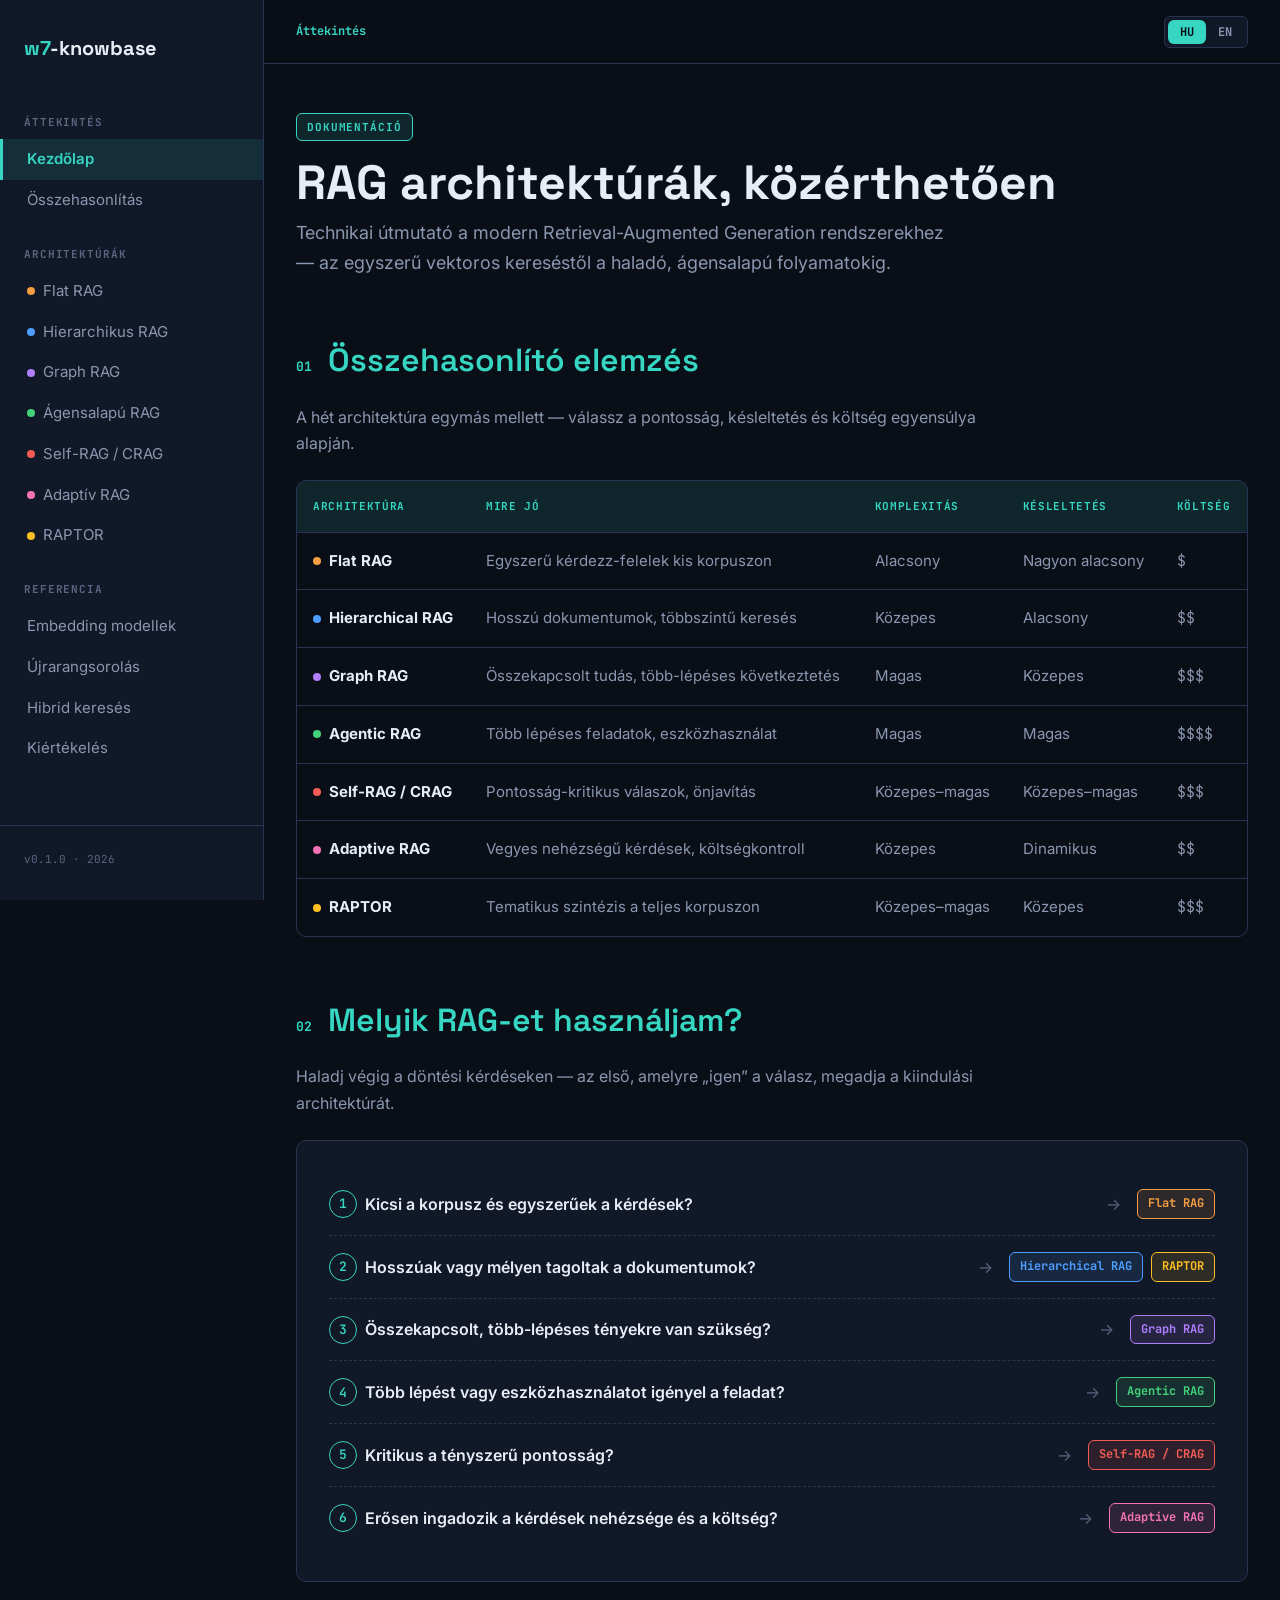
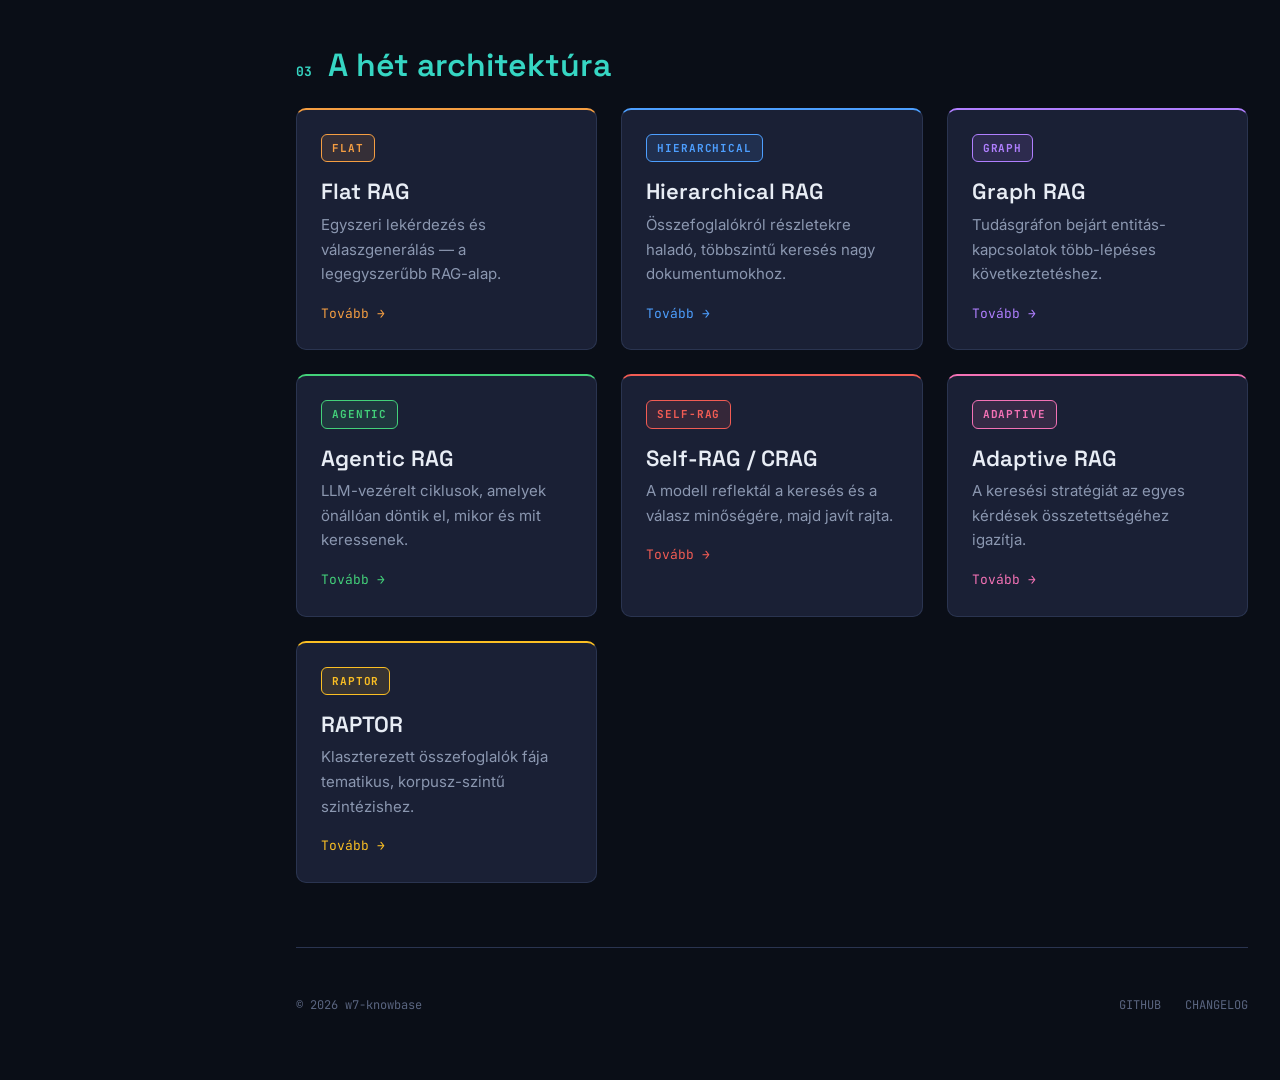
==== index.html @ 4c22d4fa "feat(site): build landing + architecture pages from Stitch designs (#2)" ====
<!DOCTYPE html>
<html lang="hu">
<head>
<meta charset="utf-8">
<meta name="viewport" content="width=device-width, initial-scale=1.0">
<title>w7-knowbase — RAG architektúrák / RAG architectures</title>
<meta name="description" content="Bilingual (HU/EN) static documentation site on Retrieval-Augmented Generation architectures.">
<link rel="preconnect" href="https://fonts.googleapis.com">
<link rel="preconnect" href="https://fonts.gstatic.com" crossorigin>
<link href="https://fonts.googleapis.com/css2?family=Inter:wght@300..700&family=Space+Grotesk:wght@400..700&family=JetBrains+Mono:wght@400;700&display=swap" rel="stylesheet">
<link rel="stylesheet" href="assets/css/knowbase.css">
</head>
<body class="accent-cyan" data-page="home">
<script>try{if(localStorage.getItem('knowbase-lang')==='en')document.body.classList.add('lang-en');}catch(e){}</script>

<div class="layout">
  <aside class="sidebar" id="sidebar" data-base=""></aside>
  <div class="sidebar-backdrop" id="navBackdrop"></div>

  <div class="main">
    <!-- Mobile header -->
    <div class="mobile-header">
      <a class="mobile-header__brand" href="index.html"><span>w7</span>-knowbase</a>
      <div style="display:flex;gap:8px;align-items:center;">
        <div class="lang-toggle" role="group" aria-label="Language">
          <button class="lang-toggle__btn" type="button" data-lang-btn="hu" aria-pressed="true">HU</button>
          <button class="lang-toggle__btn" type="button" data-lang-btn="en" aria-pressed="false">EN</button>
        </div>
        <button class="menu-btn" id="menuBtn" type="button" aria-label="Open navigation"></button>
      </div>
    </div>

    <!-- Top bar -->
    <header class="topbar">
      <nav class="breadcrumb" aria-label="Breadcrumb">
        <span class="breadcrumb__current">
          <span lang="hu">Áttekintés</span><span lang="en">Overview</span>
        </span>
      </nav>
      <div class="lang-toggle" role="group" aria-label="Language">
        <button class="lang-toggle__btn" type="button" data-lang-btn="hu" aria-pressed="true">HU</button>
        <button class="lang-toggle__btn" type="button" data-lang-btn="en" aria-pressed="false">EN</button>
      </div>
    </header>

    <main class="content">
      <!-- Hero -->
      <div class="page-header">
        <span class="tag">
          <span lang="hu">Dokumentáció</span><span lang="en">Documentation</span>
        </span>
        <h1 class="page-header__title">
          <span lang="hu">RAG architektúrák, közérthetően</span>
          <span lang="en">RAG architectures, decoded</span>
        </h1>
        <p class="page-header__subtitle">
          <span lang="hu">Technikai útmutató a modern Retrieval-Augmented Generation rendszerekhez — az egyszerű vektoros kereséstől a haladó, ágensalapú folyamatokig.</span>
          <span lang="en">A technical guide to modern Retrieval-Augmented Generation systems — from simple vector lookups to advanced agentic workflows.</span>
        </p>
      </div>

      <!-- Comparison table -->
      <section class="section" id="compare">
        <div class="section__head">
          <span class="section__num">01</span>
          <h2 class="section__title">
            <span lang="hu">Összehasonlító elemzés</span>
            <span lang="en">Comparative analysis</span>
          </h2>
        </div>
        <p class="section__desc">
          <span lang="hu">A hét architektúra egymás mellett — válassz a pontosság, késleltetés és költség egyensúlya alapján.</span>
          <span lang="en">The seven architectures side by side — choose by the balance of accuracy, latency and cost.</span>
        </p>
        <div class="compare-table-wrap" style="margin-top:24px;">
          <table class="compare-table">
            <thead>
              <tr>
                <th><span lang="hu">Architektúra</span><span lang="en">Architecture</span></th>
                <th><span lang="hu">Mire jó</span><span lang="en">Best for</span></th>
                <th><span lang="hu">Komplexitás</span><span lang="en">Complexity</span></th>
                <th><span lang="hu">Késleltetés</span><span lang="en">Latency</span></th>
                <th><span lang="hu">Költség</span><span lang="en">Cost</span></th>
              </tr>
            </thead>
            <tbody>
              <tr>
                <td><a class="arch-name" href="architectures/flat-rag.html"><span class="nav-dot nav-dot--flat"></span>Flat RAG</a></td>
                <td><span lang="hu">Egyszerű kérdezz-felelek kis korpuszon</span><span lang="en">Simple Q&amp;A over a small corpus</span></td>
                <td><span lang="hu">Alacsony</span><span lang="en">Low</span></td>
                <td><span lang="hu">Nagyon alacsony</span><span lang="en">Very low</span></td>
                <td class="mono">$</td>
              </tr>
              <tr>
                <td><a class="arch-name" href="architectures/hierarchical-rag.html"><span class="nav-dot nav-dot--hier"></span>Hierarchical RAG</a></td>
                <td><span lang="hu">Hosszú dokumentumok, többszintű keresés</span><span lang="en">Large documents, multi-level retrieval</span></td>
                <td><span lang="hu">Közepes</span><span lang="en">Medium</span></td>
                <td><span lang="hu">Alacsony</span><span lang="en">Low</span></td>
                <td class="mono">$$</td>
              </tr>
              <tr>
                <td><a class="arch-name" href="architectures/graph-rag.html"><span class="nav-dot nav-dot--graph"></span>Graph RAG</a></td>
                <td><span lang="hu">Összekapcsolt tudás, több-lépéses következtetés</span><span lang="en">Connected knowledge, multi-hop reasoning</span></td>
                <td><span lang="hu">Magas</span><span lang="en">High</span></td>
                <td><span lang="hu">Közepes</span><span lang="en">Medium</span></td>
                <td class="mono">$$$</td>
              </tr>
              <tr>
                <td><a class="arch-name" href="architectures/agentic-rag.html"><span class="nav-dot nav-dot--agent"></span>Agentic RAG</a></td>
                <td><span lang="hu">Több lépéses feladatok, eszközhasználat</span><span lang="en">Multi-step tasks, tool use</span></td>
                <td><span lang="hu">Magas</span><span lang="en">High</span></td>
                <td><span lang="hu">Magas</span><span lang="en">High</span></td>
                <td class="mono">$$$$</td>
              </tr>
              <tr>
                <td><a class="arch-name" href="architectures/self-rag-crag.html"><span class="nav-dot nav-dot--self"></span>Self-RAG / CRAG</a></td>
                <td><span lang="hu">Pontosság-kritikus válaszok, önjavítás</span><span lang="en">Accuracy-critical answers, self-correction</span></td>
                <td><span lang="hu">Közepes–magas</span><span lang="en">Medium–high</span></td>
                <td><span lang="hu">Közepes–magas</span><span lang="en">Medium–high</span></td>
                <td class="mono">$$$</td>
              </tr>
              <tr>
                <td><a class="arch-name" href="architectures/adaptive-rag.html"><span class="nav-dot nav-dot--adapt"></span>Adaptive RAG</a></td>
                <td><span lang="hu">Vegyes nehézségű kérdések, költségkontroll</span><span lang="en">Mixed query difficulty, cost control</span></td>
                <td><span lang="hu">Közepes</span><span lang="en">Medium</span></td>
                <td><span lang="hu">Dinamikus</span><span lang="en">Dynamic</span></td>
                <td class="mono">$$</td>
              </tr>
              <tr>
                <td><a class="arch-name" href="architectures/raptor.html"><span class="nav-dot nav-dot--raptor"></span>RAPTOR</a></td>
                <td><span lang="hu">Tematikus szintézis a teljes korpuszon</span><span lang="en">Thematic synthesis across a corpus</span></td>
                <td><span lang="hu">Közepes–magas</span><span lang="en">Medium–high</span></td>
                <td><span lang="hu">Közepes</span><span lang="en">Medium</span></td>
                <td class="mono">$$$</td>
              </tr>
            </tbody>
          </table>
        </div>
      </section>

      <!-- Decision flow -->
      <section class="section">
        <div class="section__head">
          <span class="section__num">02</span>
          <h2 class="section__title">
            <span lang="hu">Melyik RAG-et használjam?</span>
            <span lang="en">Which RAG should I use?</span>
          </h2>
        </div>
        <p class="section__desc">
          <span lang="hu">Haladj végig a döntési kérdéseken — az első, amelyre „igen” a válasz, megadja a kiindulási architektúrát.</span>
          <span lang="en">Walk the decision questions — the first one you answer “yes” to points to your starting architecture.</span>
        </p>
        <div class="decision-flow" style="margin-top:24px;">
          <div class="decision-step">
            <span class="decision-q">
              <span class="decision-q__icon">1</span>
              <span><span lang="hu">Kicsi a korpusz és egyszerűek a kérdések?</span><span lang="en">Is the corpus small and the questions simple?</span></span>
            </span>
            <span class="decision-arrow" aria-hidden="true">→</span>
            <span class="decision-out">
              <a class="arch-chip arch-chip--flat" href="architectures/flat-rag.html">Flat RAG</a>
            </span>
          </div>
          <div class="decision-step">
            <span class="decision-q">
              <span class="decision-q__icon">2</span>
              <span><span lang="hu">Hosszúak vagy mélyen tagoltak a dokumentumok?</span><span lang="en">Are the documents long or deeply nested?</span></span>
            </span>
            <span class="decision-arrow" aria-hidden="true">→</span>
            <span class="decision-out">
              <a class="arch-chip arch-chip--hier" href="architectures/hierarchical-rag.html">Hierarchical RAG</a>
              <a class="arch-chip arch-chip--raptor" href="architectures/raptor.html">RAPTOR</a>
            </span>
          </div>
          <div class="decision-step">
            <span class="decision-q">
              <span class="decision-q__icon">3</span>
              <span><span lang="hu">Összekapcsolt, több-lépéses tényekre van szükség?</span><span lang="en">Do answers need connected, multi-hop facts?</span></span>
            </span>
            <span class="decision-arrow" aria-hidden="true">→</span>
            <span class="decision-out">
              <a class="arch-chip arch-chip--graph" href="architectures/graph-rag.html">Graph RAG</a>
            </span>
          </div>
          <div class="decision-step">
            <span class="decision-q">
              <span class="decision-q__icon">4</span>
              <span><span lang="hu">Több lépést vagy eszközhasználatot igényel a feladat?</span><span lang="en">Does the task need multiple steps or tools?</span></span>
            </span>
            <span class="decision-arrow" aria-hidden="true">→</span>
            <span class="decision-out">
              <a class="arch-chip arch-chip--agent" href="architectures/agentic-rag.html">Agentic RAG</a>
            </span>
          </div>
          <div class="decision-step">
            <span class="decision-q">
              <span class="decision-q__icon">5</span>
              <span><span lang="hu">Kritikus a tényszerű pontosság?</span><span lang="en">Is factual accuracy critical?</span></span>
            </span>
            <span class="decision-arrow" aria-hidden="true">→</span>
            <span class="decision-out">
              <a class="arch-chip arch-chip--self" href="architectures/self-rag-crag.html">Self-RAG / CRAG</a>
            </span>
          </div>
          <div class="decision-step">
            <span class="decision-q">
              <span class="decision-q__icon">6</span>
              <span><span lang="hu">Erősen ingadozik a kérdések nehézsége és a költség?</span><span lang="en">Do query difficulty and cost vary widely?</span></span>
            </span>
            <span class="decision-arrow" aria-hidden="true">→</span>
            <span class="decision-out">
              <a class="arch-chip arch-chip--adapt" href="architectures/adaptive-rag.html">Adaptive RAG</a>
            </span>
          </div>
        </div>
      </section>

      <!-- Architecture cards -->
      <section class="section">
        <div class="section__head">
          <span class="section__num">03</span>
          <h2 class="section__title">
            <span lang="hu">A hét architektúra</span>
            <span lang="en">The seven architectures</span>
          </h2>
        </div>
        <div class="grid grid-3" style="margin-top:24px;">
          <a class="card card--flat" href="architectures/flat-rag.html">
            <div class="card__head"><span class="tag">Flat</span></div>
            <h3 class="card__title">Flat RAG</h3>
            <p class="card__body">
              <span lang="hu">Egyszeri lekérdezés és válaszgenerálás — a legegyszerűbb RAG-alap.</span>
              <span lang="en">Single-pass retrieval and generation — the simplest RAG baseline.</span>
            </p>
            <span class="card__more"><span lang="hu">Tovább →</span><span lang="en">Read more →</span></span>
          </a>
          <a class="card card--hier" href="architectures/hierarchical-rag.html">
            <div class="card__head"><span class="tag">Hierarchical</span></div>
            <h3 class="card__title">Hierarchical RAG</h3>
            <p class="card__body">
              <span lang="hu">Összefoglalókról részletekre haladó, többszintű keresés nagy dokumentumokhoz.</span>
              <span lang="en">Multi-level retrieval that drills from summaries to detail for large documents.</span>
            </p>
            <span class="card__more"><span lang="hu">Tovább →</span><span lang="en">Read more →</span></span>
          </a>
          <a class="card card--graph" href="architectures/graph-rag.html">
            <div class="card__head"><span class="tag">Graph</span></div>
            <h3 class="card__title">Graph RAG</h3>
            <p class="card__body">
              <span lang="hu">Tudásgráfon bejárt entitás-kapcsolatok több-lépéses következtetéshez.</span>
              <span lang="en">Entity relationships traversed over a knowledge graph for multi-hop reasoning.</span>
            </p>
            <span class="card__more"><span lang="hu">Tovább →</span><span lang="en">Read more →</span></span>
          </a>
          <a class="card card--agent" href="architectures/agentic-rag.html">
            <div class="card__head"><span class="tag">Agentic</span></div>
            <h3 class="card__title">Agentic RAG</h3>
            <p class="card__body">
              <span lang="hu">LLM-vezérelt ciklusok, amelyek önállóan döntik el, mikor és mit keressenek.</span>
              <span lang="en">LLM-driven loops that autonomously decide when and what to retrieve.</span>
            </p>
            <span class="card__more"><span lang="hu">Tovább →</span><span lang="en">Read more →</span></span>
          </a>
          <a class="card card--self" href="architectures/self-rag-crag.html">
            <div class="card__head"><span class="tag">Self-RAG</span></div>
            <h3 class="card__title">Self-RAG / CRAG</h3>
            <p class="card__body">
              <span lang="hu">A modell reflektál a keresés és a válasz minőségére, majd javít rajta.</span>
              <span lang="en">The model reflects on the quality of retrieval and answer, then corrects it.</span>
            </p>
            <span class="card__more"><span lang="hu">Tovább →</span><span lang="en">Read more →</span></span>
          </a>
          <a class="card card--adapt" href="architectures/adaptive-rag.html">
            <div class="card__head"><span class="tag">Adaptive</span></div>
            <h3 class="card__title">Adaptive RAG</h3>
            <p class="card__body">
              <span lang="hu">A keresési stratégiát az egyes kérdések összetettségéhez igazítja.</span>
              <span lang="en">Adapts the retrieval strategy to the complexity of each query.</span>
            </p>
            <span class="card__more"><span lang="hu">Tovább →</span><span lang="en">Read more →</span></span>
          </a>
          <a class="card card--raptor" href="architectures/raptor.html">
            <div class="card__head"><span class="tag">RAPTOR</span></div>
            <h3 class="card__title">RAPTOR</h3>
            <p class="card__body">
              <span lang="hu">Klaszterezett összefoglalók fája tematikus, korpusz-szintű szintézishez.</span>
              <span lang="en">A tree of clustered summaries for thematic, corpus-level synthesis.</span>
            </p>
            <span class="card__more"><span lang="hu">Tovább →</span><span lang="en">Read more →</span></span>
          </a>
        </div>
      </section>

      <footer class="site-footer">
        <p class="site-footer__copy">© 2026 w7-knowbase</p>
        <nav class="site-footer__links" aria-label="Footer">
          <a href="https://github.com/w7-mgfcode/w7-knowbase">GitHub</a>
          <a href="CHANGELOG.md">Changelog</a>
        </nav>
      </footer>
    </main>
  </div>
</div>

<script src="assets/js/knowbase.js" defer></script>
</body>
</html>
---- assets/css/knowbase.css ----
/* ============================================================
   w7-knowbase — design-system stylesheet
   Source of truth: .stitch/DESIGN.md
   Dark theme, build-free, no framework.
   ============================================================ */

/* ---- 1. Tokens ------------------------------------------------ */
:root {
  /* Surfaces & text */
  --bg-primary: #0a0e17;
  --bg-secondary: #111827;
  --bg-card: #1a2035;
  --bg-card-hover: #1e2640;
  --border: #2a3450;
  --border-light: #354160;
  --text-primary: #e8edf5;
  --text-secondary: #8b97b0;
  --text-muted: #5a6580;

  /* Architecture accent colors */
  --flat-color: #f59e42;
  --hier-color: #4d9fff;
  --graph-color: #b07fff;
  --agent-color: #43d17a;
  --self-color: #f25c54;
  --adapt-color: #f472b6;
  --raptor-color: #fbbf24;
  --cyan: #36d6c3;

  /* Dim variants (~12% opacity) for tinted backgrounds */
  --flat-dim: #f59e421f;
  --hier-dim: #4d9fff1f;
  --graph-dim: #b07fff1f;
  --agent-dim: #43d17a1f;
  --self-dim: #f25c541f;
  --adapt-dim: #f472b61f;
  --raptor-dim: #fbbf241f;
  --cyan-dim: #36d6c31f;

  /* Semantic feedback */
  --ok-color: #43d17a;
  --warn-color: #f25c54;

  /* Typography */
  --font-sans: "Inter", system-ui, -apple-system, sans-serif;
  --font-display: "Space Grotesk", var(--font-sans);
  --font-mono: "JetBrains Mono", ui-monospace, "SF Mono", monospace;

  /* Spacing scale */
  --space-xs: 4px;
  --space-sm: 8px;
  --space-md: 16px;
  --space-lg: 24px;
  --space-xl: 32px;
  --space-2xl: 48px;
  --space-3xl: 64px;

  /* Radius */
  --radius-sm: 6px;
  --radius-md: 10px;
  --radius-lg: 14px;

  /* Transitions */
  --transition-fast: 0.15s ease;
  --transition-base: 0.25s ease;

  /* Layout */
  --sidebar-w: 264px;
  --topbar-h: 64px;

  /* Per-page accent — defaults to cyan (overview / reference) */
  --accent: var(--cyan);
  --accent-dim: var(--cyan-dim);
}

/* Per-page accent — set one class on <body> */
body.accent-flat   { --accent: var(--flat-color);   --accent-dim: var(--flat-dim); }
body.accent-hier   { --accent: var(--hier-color);   --accent-dim: var(--hier-dim); }
body.accent-graph  { --accent: var(--graph-color);  --accent-dim: var(--graph-dim); }
body.accent-agent  { --accent: var(--agent-color);  --accent-dim: var(--agent-dim); }
body.accent-self   { --accent: var(--self-color);   --accent-dim: var(--self-dim); }
body.accent-adapt  { --accent: var(--adapt-color);  --accent-dim: var(--adapt-dim); }
body.accent-raptor { --accent: var(--raptor-color); --accent-dim: var(--raptor-dim); }
body.accent-cyan   { --accent: var(--cyan);         --accent-dim: var(--cyan-dim); }

/* ---- 2. Reset & base ----------------------------------------- */
*,
*::before,
*::after { box-sizing: border-box; }

html { scroll-behavior: smooth; }

body {
  margin: 0;
  background: var(--bg-primary);
  color: var(--text-primary);
  font-family: var(--font-sans);
  font-size: 16px;
  line-height: 1.65;
  -webkit-font-smoothing: antialiased;
}

h1, h2, h3, h4 {
  font-family: var(--font-display);
  line-height: 1.2;
  margin: 0;
}

p { margin: 0; }

a { color: var(--accent); text-decoration: none; }
a:hover { text-decoration: underline; }

img { max-width: 100%; display: block; }

/* Visible focus ring for keyboard users */
:focus-visible {
  outline: 2px solid var(--accent);
  outline-offset: 2px;
  border-radius: var(--radius-sm);
}

::-webkit-scrollbar { width: 8px; height: 8px; }
::-webkit-scrollbar-track { background: var(--bg-primary); }
::-webkit-scrollbar-thumb { background: var(--border); border-radius: 10px; }

.visually-hidden {
  position: absolute;
  width: 1px; height: 1px;
  margin: -1px; padding: 0;
  overflow: hidden; clip: rect(0 0 0 0);
  white-space: nowrap; border: 0;
}

/* ---- 3. Bilingual --------------------------------------------- */
/* Hungarian is the default; JS adds body.lang-en to switch.
   Rules only ever hide — the visible language keeps its natural display. */
body:not(.lang-en) [lang="en"] { display: none; }
body.lang-en [lang="hu"] { display: none; }

/* ---- 4. App shell -------------------------------------------- */
.layout { display: flex; min-height: 100vh; }

.sidebar {
  position: fixed;
  inset: 0 auto 0 0;
  width: var(--sidebar-w);
  background: var(--bg-secondary);
  border-right: 1px solid var(--border);
  display: flex;
  flex-direction: column;
  padding: var(--space-xl) 0;
  z-index: 50;
  overflow-y: auto;
}

.sidebar__brand {
  display: flex;
  align-items: baseline;
  gap: var(--space-sm);
  padding: 0 var(--space-lg);
  margin-bottom: var(--space-2xl);
}
.sidebar__brand-mark {
  font-family: var(--font-display);
  font-size: 20px;
  font-weight: 700;
  color: var(--text-primary);
}
.sidebar__brand-mark span { color: var(--cyan); }
.sidebar__brand-tag {
  font-family: var(--font-mono);
  font-size: 11px;
  color: var(--text-muted);
}

.sidebar__nav { flex: 1; }

.nav-group { margin-bottom: var(--space-lg); }
.nav-group__label {
  font-family: var(--font-mono);
  font-size: 11px;
  font-weight: 700;
  letter-spacing: 0.08em;
  text-transform: uppercase;
  color: var(--text-muted);
  padding: 0 var(--space-lg);
  margin-bottom: var(--space-sm);
}

.nav-link {
  display: flex;
  align-items: center;
  gap: var(--space-sm);
  padding: var(--space-sm) var(--space-lg);
  color: var(--text-secondary);
  font-size: 15px;
  border-left: 3px solid transparent;
  transition: background var(--transition-fast), color var(--transition-fast);
}
.nav-link:hover {
  background: var(--bg-card-hover);
  color: var(--text-primary);
  text-decoration: none;
}
.nav-link[aria-current="page"] {
  color: var(--accent);
  background: var(--accent-dim);
  border-left-color: var(--accent);
  font-weight: 600;
}

.nav-dot {
  width: 8px; height: 8px;
  border-radius: 50%;
  flex-shrink: 0;
  background: var(--dot, var(--text-muted));
}
.nav-dot--flat   { --dot: var(--flat-color); }
.nav-dot--hier   { --dot: var(--hier-color); }
.nav-dot--graph  { --dot: var(--graph-color); }
.nav-dot--agent  { --dot: var(--agent-color); }
.nav-dot--self   { --dot: var(--self-color); }
.nav-dot--adapt  { --dot: var(--adapt-color); }
.nav-dot--raptor { --dot: var(--raptor-color); }
.nav-dot--cyan   { --dot: var(--cyan); }

.sidebar__footer {
  padding: var(--space-lg) var(--space-lg) 0;
  margin-top: var(--space-lg);
  border-top: 1px solid var(--border);
  font-family: var(--font-mono);
  font-size: 11px;
  color: var(--text-muted);
}

/* ---- 5. Main + topbar ---------------------------------------- */
.main {
  margin-left: var(--sidebar-w);
  flex: 1;
  min-width: 0;
}

.topbar {
  position: sticky;
  top: 0;
  z-index: 40;
  height: var(--topbar-h);
  display: flex;
  align-items: center;
  justify-content: space-between;
  gap: var(--space-md);
  padding: 0 var(--space-xl);
  background: color-mix(in srgb, var(--bg-primary) 92%, transparent);
  backdrop-filter: blur(8px);
  border-bottom: 1px solid var(--border);
}

.breadcrumb {
  display: flex;
  align-items: center;
  gap: var(--space-sm);
  font-family: var(--font-mono);
  font-size: 12px;
  color: var(--text-muted);
}
.breadcrumb__sep { color: var(--border-light); }
.breadcrumb__current { color: var(--accent); font-weight: 700; }

/* Language toggle — segmented control */
.lang-toggle {
  display: inline-flex;
  padding: 3px;
  background: var(--bg-secondary);
  border: 1px solid var(--border);
  border-radius: var(--radius-sm);
}
.lang-toggle__btn {
  font-family: var(--font-mono);
  font-size: 12px;
  font-weight: 700;
  padding: 4px 12px;
  border: 0;
  border-radius: var(--radius-sm);
  background: transparent;
  color: var(--text-secondary);
  cursor: pointer;
  transition: color var(--transition-fast), background var(--transition-fast);
}
.lang-toggle__btn:hover { color: var(--text-primary); }
.lang-toggle__btn[aria-pressed="true"] {
  background: var(--accent);
  color: var(--bg-primary);
}

/* ---- 6. Mobile header + menu --------------------------------- */
.mobile-header { display: none; }

.menu-btn,
.sidebar__close {
  display: inline-flex;
  align-items: center;
  justify-content: center;
  width: 40px; height: 40px;
  padding: 0;
  background: var(--bg-card);
  border: 1px solid var(--border);
  border-radius: var(--radius-sm);
  color: var(--text-primary);
  cursor: pointer;
}
.menu-btn svg, .sidebar__close svg { width: 20px; height: 20px; }

.sidebar__close { display: none; }

.sidebar-backdrop {
  display: none;
  position: fixed;
  inset: 0;
  background: rgba(0, 0, 0, 0.6);
  z-index: 45;
}

/* ---- 7. Content layout --------------------------------------- */
.content {
  max-width: 1100px;
  margin: 0 auto;
  padding: var(--space-2xl) var(--space-xl) var(--space-3xl);
}

.page-header { margin-bottom: var(--space-3xl); }
.page-header__title {
  font-size: 48px;
  font-weight: 700;
  line-height: 1.1;
  margin: var(--space-md) 0 var(--space-sm);
}
.page-header__title.tinted { color: var(--accent); }
.page-header__subtitle {
  font-size: 18px;
  color: var(--text-secondary);
  max-width: 60ch;
}

/* Tag / pill */
.tag {
  display: inline-block;
  font-family: var(--font-mono);
  font-size: 11px;
  font-weight: 700;
  letter-spacing: 0.08em;
  text-transform: uppercase;
  padding: 4px 10px;
  border-radius: var(--radius-sm);
  color: var(--accent);
  background: var(--accent-dim);
  border: 1px solid var(--accent);
}

/* Stat pills */
.stat-row {
  display: flex;
  flex-wrap: wrap;
  gap: var(--space-md);
  margin-top: var(--space-xl);
}
.stat-pill {
  padding: var(--space-sm) var(--space-md);
  background: var(--bg-secondary);
  border: 1px solid var(--border);
  border-radius: var(--radius-md);
}
.stat-pill__label {
  font-family: var(--font-mono);
  font-size: 10px;
  text-transform: uppercase;
  letter-spacing: 0.06em;
  color: var(--text-muted);
}
.stat-pill__value {
  font-family: var(--font-mono);
  font-weight: 700;
  color: var(--accent);
}

/* ---- 8. Section ---------------------------------------------- */
.section { margin-bottom: var(--space-3xl); }
.section__head {
  display: flex;
  align-items: baseline;
  gap: var(--space-md);
  margin-bottom: var(--space-lg);
}
.section__num {
  font-family: var(--font-mono);
  font-size: 13px;
  font-weight: 700;
  color: var(--accent);
}
.section__title {
  font-size: 32px;
  font-weight: 600;
  color: var(--accent);
}
.section__desc {
  color: var(--text-secondary);
  max-width: 70ch;
}

/* ---- 9. Grids ------------------------------------------------- */
.grid { display: grid; gap: var(--space-lg); }
.grid-2 { grid-template-columns: repeat(2, 1fr); }
.grid-3 { grid-template-columns: repeat(3, 1fr); }
.grid-4 { grid-template-columns: repeat(4, 1fr); }

/* ---- 10. Card ------------------------------------------------- */
.card {
  display: block;
  background: var(--bg-card);
  border: 1px solid var(--border);
  border-top: 2px solid var(--accent);
  border-radius: var(--radius-md);
  padding: var(--space-lg);
  transition: background var(--transition-base), transform var(--transition-base);
}
a.card:hover {
  background: var(--bg-card-hover);
  text-decoration: none;
  transform: translateY(-2px);
}
.card__head {
  display: flex;
  align-items: center;
  justify-content: space-between;
  margin-bottom: var(--space-md);
}
.card__title {
  font-size: 22px;
  font-weight: 600;
  margin-bottom: var(--space-sm);
  color: var(--text-primary);
}
.card__body { color: var(--text-secondary); font-size: 15px; }
.card__more {
  display: inline-block;
  margin-top: var(--space-md);
  font-family: var(--font-mono);
  font-size: 13px;
  color: var(--accent);
}

/* Per-card accent override (used on the landing-page card grid) */
.card--flat   { --accent: var(--flat-color);   --accent-dim: var(--flat-dim); }
.card--hier   { --accent: var(--hier-color);   --accent-dim: var(--hier-dim); }
.card--graph  { --accent: var(--graph-color);  --accent-dim: var(--graph-dim); }
.card--agent  { --accent: var(--agent-color);  --accent-dim: var(--agent-dim); }
.card--self   { --accent: var(--self-color);   --accent-dim: var(--self-dim); }
.card--adapt  { --accent: var(--adapt-color);  --accent-dim: var(--adapt-dim); }
.card--raptor { --accent: var(--raptor-color); --accent-dim: var(--raptor-dim); }

/* ---- 11. Comparison table ------------------------------------ */
.compare-table-wrap {
  overflow-x: auto;
  border: 1px solid var(--border);
  border-radius: var(--radius-md);
}
.compare-table {
  width: 100%;
  border-collapse: collapse;
  text-align: left;
}
.compare-table th {
  font-family: var(--font-mono);
  font-size: 11px;
  font-weight: 700;
  letter-spacing: 0.06em;
  text-transform: uppercase;
  color: var(--cyan);
  background: var(--cyan-dim);
  padding: var(--space-md);
  border-bottom: 1px solid var(--border);
}
.compare-table td {
  padding: var(--space-md);
  border-bottom: 1px solid var(--border);
  color: var(--text-secondary);
  font-size: 15px;
}
.compare-table tr:last-child td { border-bottom: 0; }
.compare-table tbody tr { transition: background var(--transition-fast); }
.compare-table tbody tr:hover { background: var(--bg-card-hover); }
.compare-table .arch-name {
  display: flex;
  align-items: center;
  gap: var(--space-sm);
  font-weight: 700;
  color: var(--text-primary);
}
.compare-table .mono { font-family: var(--font-mono); }

/* ---- 12. Decision flow --------------------------------------- */
.decision-flow {
  background: var(--bg-secondary);
  border: 1px solid var(--border);
  border-radius: var(--radius-md);
  padding: var(--space-xl);
}
.decision-step {
  display: flex;
  flex-wrap: wrap;
  align-items: center;
  gap: var(--space-md);
  padding: var(--space-md) 0;
}
.decision-step + .decision-step {
  border-top: 1px dashed var(--border);
}
.decision-q {
  flex: 1 1 280px;
  display: flex;
  align-items: center;
  gap: var(--space-sm);
  font-weight: 600;
  color: var(--text-primary);
}
.decision-q__icon {
  display: inline-flex;
  align-items: center;
  justify-content: center;
  width: 28px; height: 28px;
  flex-shrink: 0;
  border-radius: 50%;
  border: 1px solid var(--cyan);
  color: var(--cyan);
  font-family: var(--font-mono);
  font-size: 13px;
}
.decision-arrow { color: var(--text-muted); flex-shrink: 0; }
.decision-out {
  display: flex;
  flex-wrap: wrap;
  gap: var(--space-sm);
}

/* Architecture chip — colored by architecture */
.arch-chip {
  display: inline-flex;
  align-items: center;
  gap: var(--space-xs);
  font-family: var(--font-mono);
  font-size: 12px;
  font-weight: 700;
  padding: 4px 10px;
  border-radius: var(--radius-sm);
  color: var(--chip, var(--cyan));
  background: color-mix(in srgb, var(--chip, var(--cyan)) 12%, transparent);
  border: 1px solid var(--chip, var(--cyan));
}
a.arch-chip:hover { text-decoration: none; filter: brightness(1.15); }
.arch-chip--flat   { --chip: var(--flat-color); }
.arch-chip--hier   { --chip: var(--hier-color); }
.arch-chip--graph  { --chip: var(--graph-color); }
.arch-chip--agent  { --chip: var(--agent-color); }
.arch-chip--self   { --chip: var(--self-color); }
.arch-chip--adapt  { --chip: var(--adapt-color); }
.arch-chip--raptor { --chip: var(--raptor-color); }

/* ---- 13. Pipeline / flow ------------------------------------- */
.diagram-box {
  background: var(--bg-secondary);
  border: 1px solid var(--border);
  border-radius: var(--radius-md);
  padding: var(--space-xl);
}
.pipeline {
  display: flex;
  flex-wrap: wrap;
  align-items: flex-start;
  gap: var(--space-sm);
}
.pipeline__step {
  flex: 1 1 110px;
  display: flex;
  flex-direction: column;
  align-items: center;
  gap: var(--space-sm);
  text-align: center;
}
.pipeline__node {
  display: flex;
  align-items: center;
  justify-content: center;
  width: 56px; height: 56px;
  border-radius: 50%;
  border: 2px solid var(--accent);
  background: var(--accent-dim);
  color: var(--accent);
  font-family: var(--font-mono);
  font-weight: 700;
  font-size: 18px;
}
.pipeline__label {
  font-family: var(--font-mono);
  font-size: 11px;
  text-transform: uppercase;
  letter-spacing: 0.04em;
  color: var(--text-secondary);
}
.pipeline__arrow {
  align-self: center;
  color: var(--text-muted);
  flex: 0 0 auto;
  padding-top: 18px;
}

/* Mermaid diagram placeholder area */
.diagram-placeholder {
  display: flex;
  flex-direction: column;
  align-items: center;
  justify-content: center;
  gap: var(--space-sm);
  min-height: 280px;
  text-align: center;
}
.diagram-placeholder code {
  font-family: var(--font-mono);
  font-size: 13px;
  color: var(--text-muted);
}

/* ---- 14. Info box -------------------------------------------- */
.info-box {
  border-left: 4px solid var(--accent);
  background: var(--accent-dim);
  border-radius: 0 var(--radius-md) var(--radius-md) 0;
  padding: var(--space-lg);
  margin-top: var(--space-lg);
}
.info-box__title {
  font-family: var(--font-display);
  font-size: 17px;
  font-weight: 700;
  color: var(--accent);
  margin-bottom: var(--space-xs);
}
.info-box__body { color: var(--text-secondary); }

/* ---- 15. Feature lists (strengths / trade-offs) -------------- */
.feature-list { list-style: none; margin: 0; padding: 0; }
.feature-list li {
  display: flex;
  gap: var(--space-sm);
  color: var(--text-secondary);
  padding: var(--space-xs) 0;
}
.feature-list li::before {
  content: "";
  flex-shrink: 0;
  width: 6px; height: 6px;
  margin-top: 9px;
  border-radius: 50%;
  background: var(--marker, var(--accent));
}
.feature-list--ok { --marker: var(--ok-color); }
.feature-list--warn { --marker: var(--warn-color); }

.panel {
  background: var(--bg-card);
  border: 1px solid var(--border);
  border-top: 2px solid var(--panel-accent, var(--accent));
  border-radius: var(--radius-md);
  padding: var(--space-lg);
}
.panel--ok { --panel-accent: var(--ok-color); }
.panel--warn { --panel-accent: var(--warn-color); }
.panel__title {
  font-family: var(--font-display);
  font-size: 20px;
  font-weight: 600;
  margin-bottom: var(--space-md);
}

/* ---- 16. Code block ------------------------------------------ */
.code-block {
  background: var(--bg-secondary);
  border: 1px solid var(--border);
  border-radius: var(--radius-md);
  overflow: hidden;
}
.code-block__head {
  display: flex;
  align-items: center;
  justify-content: space-between;
  padding: var(--space-sm) var(--space-md);
  background: var(--bg-card);
  border-bottom: 1px solid var(--border);
  font-family: var(--font-mono);
  font-size: 11px;
  color: var(--text-muted);
}
.code-block pre {
  margin: 0;
  padding: var(--space-lg);
  overflow-x: auto;
}
.code-block code {
  font-family: var(--font-mono);
  font-size: 14px;
  line-height: 1.6;
  color: var(--text-primary);
}
.tok-comment { color: var(--text-muted); }
.tok-accent { color: var(--accent); }

/* ---- 17. Pager ----------------------------------------------- */
.pager {
  display: flex;
  flex-wrap: wrap;
  gap: var(--space-lg);
  margin-top: var(--space-3xl);
}
.pager__link {
  flex: 1 1 240px;
  background: var(--bg-card);
  border: 1px solid var(--border);
  border-radius: var(--radius-md);
  padding: var(--space-lg);
  transition: border-color var(--transition-base);
}
.pager__link:hover { text-decoration: none; border-color: var(--link, var(--accent)); }
.pager__link--next { text-align: right; }
.pager__dir {
  font-family: var(--font-mono);
  font-size: 11px;
  text-transform: uppercase;
  color: var(--text-muted);
}
.pager__name {
  font-family: var(--font-display);
  font-size: 20px;
  font-weight: 600;
  color: var(--link, var(--accent));
}
.pager__link--flat   { --link: var(--flat-color); }
.pager__link--hier   { --link: var(--hier-color); }
.pager__link--graph  { --link: var(--graph-color); }
.pager__link--agent  { --link: var(--agent-color); }
.pager__link--self   { --link: var(--self-color); }
.pager__link--adapt  { --link: var(--adapt-color); }
.pager__link--raptor { --link: var(--raptor-color); }

/* ---- 18. Footer ---------------------------------------------- */
.site-footer {
  margin-top: var(--space-3xl);
  padding-top: var(--space-2xl);
  border-top: 1px solid var(--border);
  display: flex;
  flex-wrap: wrap;
  gap: var(--space-md);
  justify-content: space-between;
  align-items: center;
}
.site-footer__copy {
  font-family: var(--font-mono);
  font-size: 12px;
  color: var(--text-muted);
}
.site-footer__links { display: flex; gap: var(--space-lg); }
.site-footer__links a {
  font-family: var(--font-mono);
  font-size: 12px;
  text-transform: uppercase;
  color: var(--text-muted);
}
.site-footer__links a:hover { color: var(--accent); }

/* ---- 19. Responsive ------------------------------------------ */
@media (max-width: 1200px) {
  .grid-4 { grid-template-columns: repeat(2, 1fr); }
}

@media (max-width: 1024px) {
  .sidebar {
    transform: translateX(-100%);
    transition: transform var(--transition-base);
    box-shadow: 0 0 40px rgba(0, 0, 0, 0.5);
  }
  body.nav-open .sidebar { transform: translateX(0); }
  body.nav-open .sidebar-backdrop { display: block; }
  .sidebar__close { display: inline-flex; position: absolute; top: var(--space-md); right: var(--space-md); }
  .main { margin-left: 0; }
  .mobile-header {
    display: flex;
    align-items: center;
    justify-content: space-between;
    gap: var(--space-md);
    padding: var(--space-md) var(--space-lg);
    border-bottom: 1px solid var(--border);
    position: sticky;
    top: 0;
    z-index: 30;
    background: var(--bg-primary);
  }
  .mobile-header__brand {
    font-family: var(--font-display);
    font-weight: 700;
  }
  .mobile-header__brand span { color: var(--cyan); }
  .topbar { display: none; }
}

@media (max-width: 768px) {
  .grid-2, .grid-3, .grid-4 { grid-template-columns: 1fr; }
  .page-header__title { font-size: 36px; }
  .section__title { font-size: 26px; }
  .pipeline__arrow { display: none; }
  .pipeline__step { flex-basis: 40%; }
}

@media (max-width: 480px) {
  .content { padding: var(--space-lg) var(--space-md) var(--space-2xl); }
  .page-header__title { font-size: 30px; }
}

@media (prefers-reduced-motion: reduce) {
  * { transition: none !important; scroll-behavior: auto !important; }
}
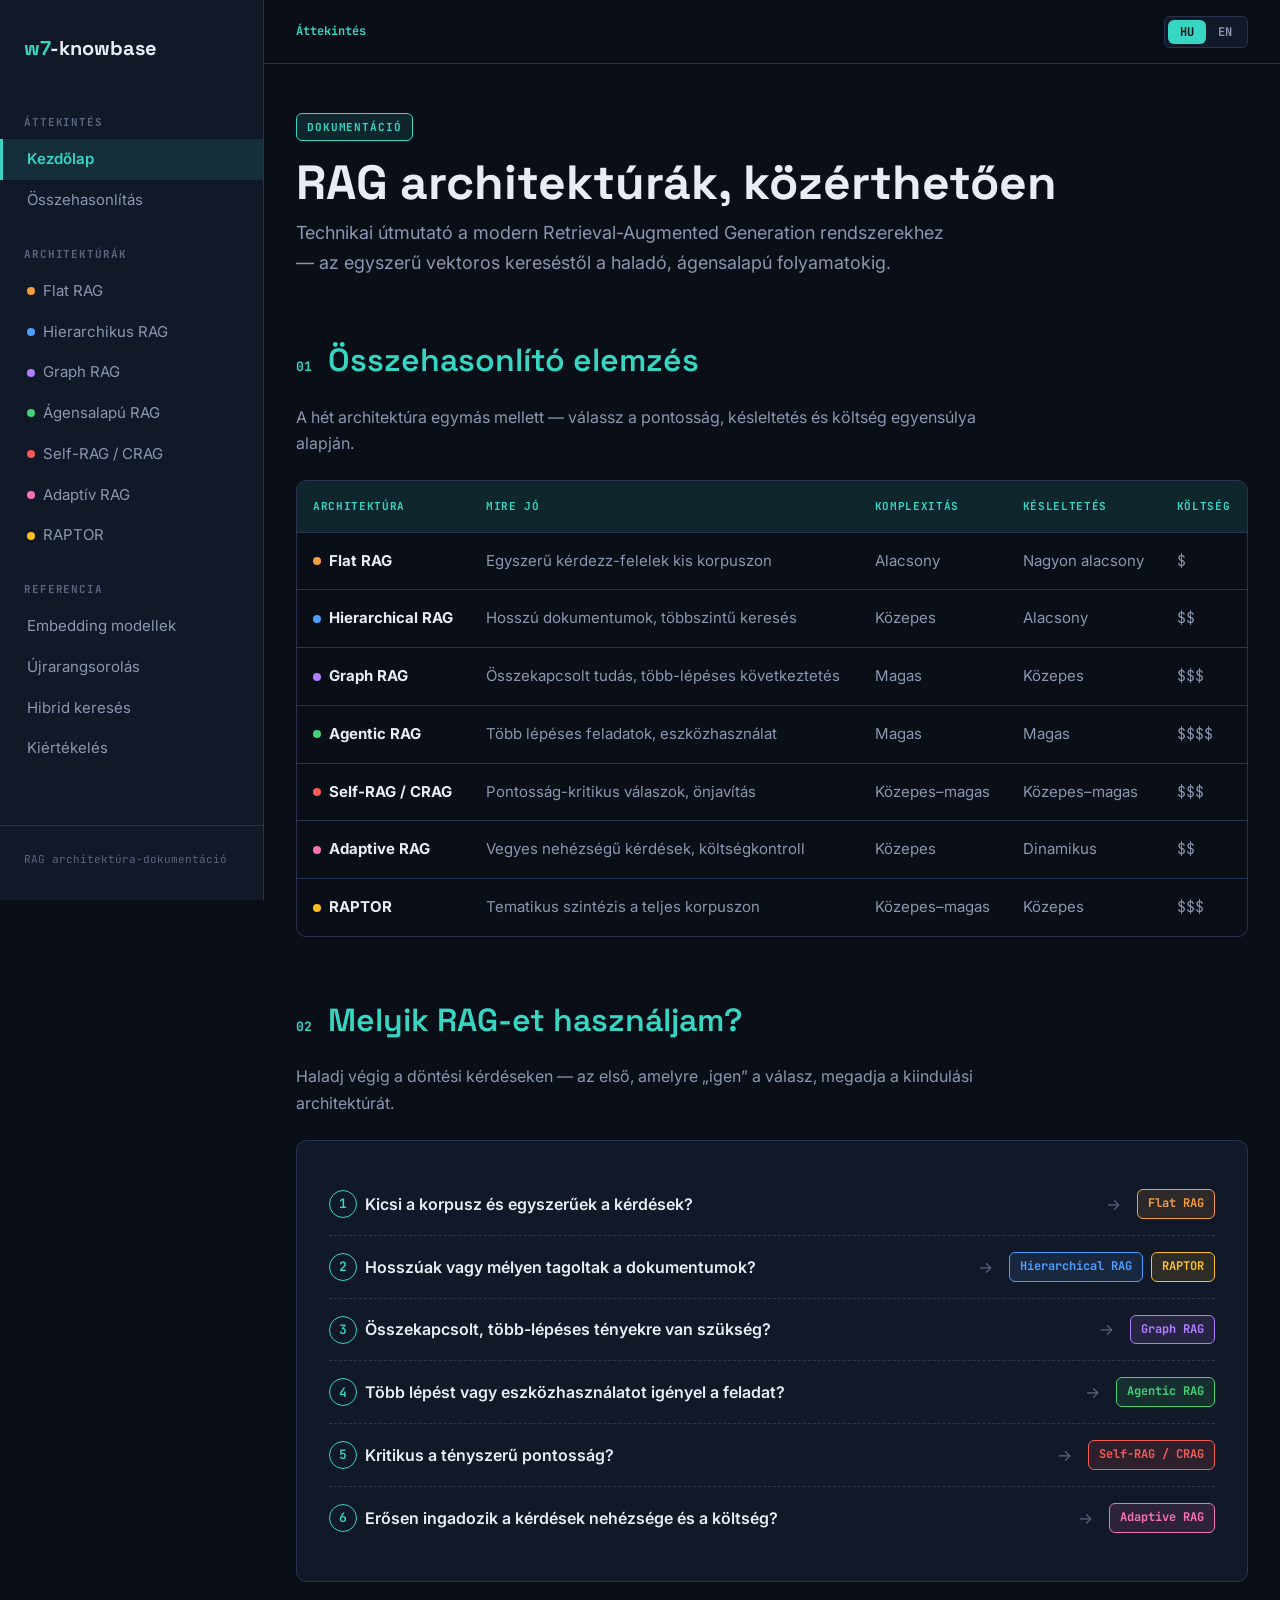
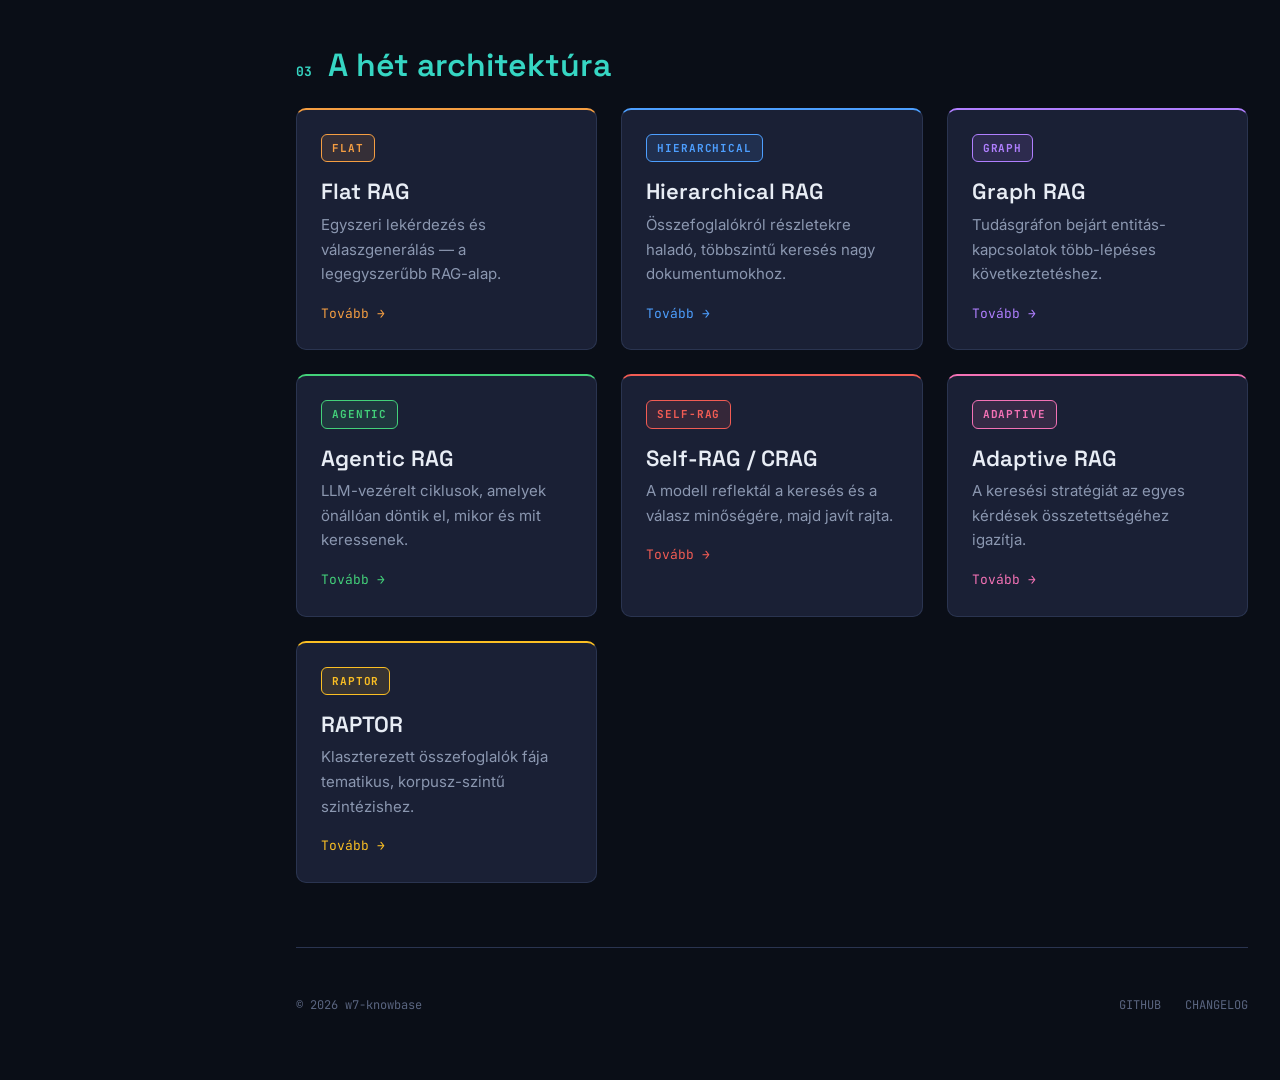
==== commit c3dcab9b: "fix(ui): address review feedback on nav a11y and color-mix fallback (#2)" ====
--- a/index.html
+++ b/index.html
@@ -26,7 +26,7 @@
           <button class="lang-toggle__btn" type="button" data-lang-btn="hu" aria-pressed="true">HU</button>
           <button class="lang-toggle__btn" type="button" data-lang-btn="en" aria-pressed="false">EN</button>
         </div>
-        <button class="menu-btn" id="menuBtn" type="button" aria-label="Open navigation"></button>
+        <button class="menu-btn" id="menuBtn" type="button" aria-label="Open navigation" aria-controls="sidebar" aria-expanded="false"></button>
       </div>
     </div>
 
--- a/assets/css/knowbase.css
+++ b/assets/css/knowbase.css
@@ -251,6 +251,7 @@
   justify-content: space-between;
   gap: var(--space-md);
   padding: 0 var(--space-xl);
+  background: var(--bg-primary); /* fallback when color-mix() is unsupported */
   background: color-mix(in srgb, var(--bg-primary) 92%, transparent);
   backdrop-filter: blur(8px);
   border-bottom: 1px solid var(--border);
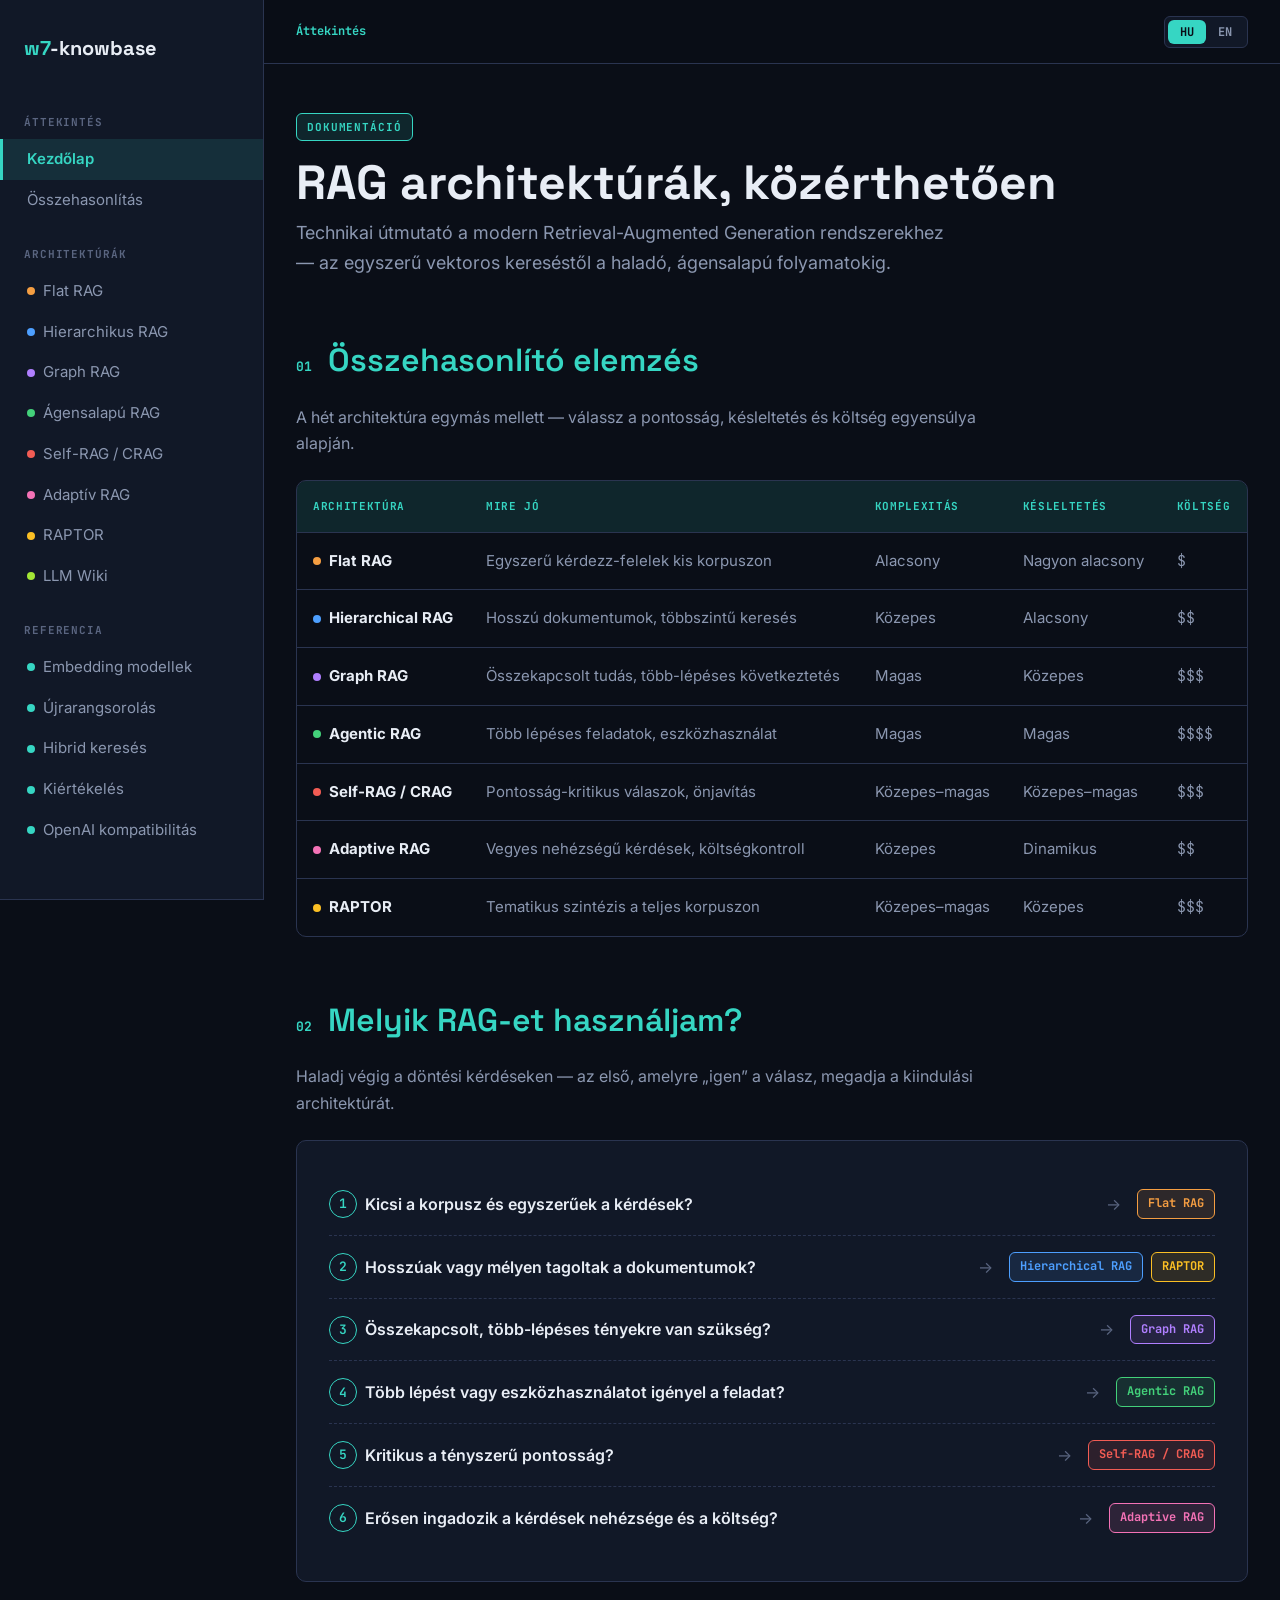
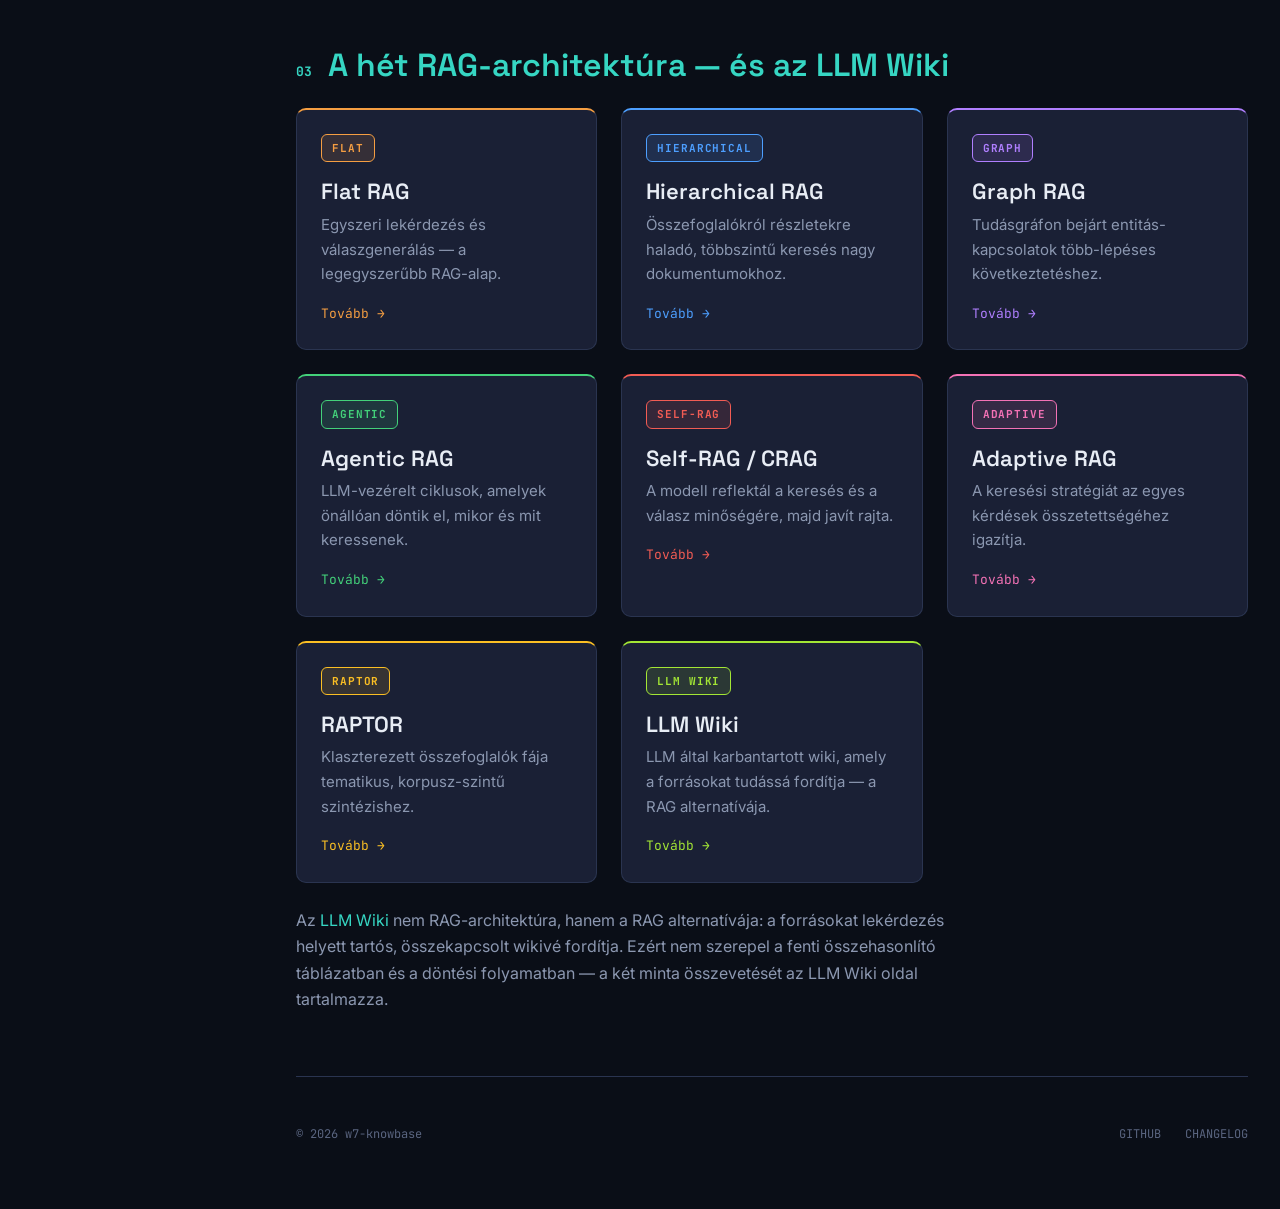
==== commit 5b158f61: "feat(site): wire LLM Wiki into nav, landing, and pager (#15)" ====
--- a/index.html
+++ b/index.html
@@ -221,8 +221,8 @@
         <div class="section__head">
           <span class="section__num">03</span>
           <h2 class="section__title">
-            <span lang="hu">A hét architektúra</span>
-            <span lang="en">The seven architectures</span>
+            <span lang="hu">A hét RAG-architektúra — és az LLM Wiki</span>
+            <span lang="en">The seven RAG architectures — and the LLM Wiki</span>
           </h2>
         </div>
         <div class="grid grid-3" style="margin-top:24px;">
@@ -289,7 +289,20 @@
             </p>
             <span class="card__more"><span lang="hu">Tovább →</span><span lang="en">Read more →</span></span>
           </a>
-        </div>
+          <a class="card card--wiki" href="architectures/llm-wiki.html">
+            <div class="card__head"><span class="tag">LLM Wiki</span></div>
+            <h3 class="card__title">LLM Wiki</h3>
+            <p class="card__body">
+              <span lang="hu">LLM által karbantartott wiki, amely a forrásokat tudássá fordítja — a RAG alternatívája.</span>
+              <span lang="en">An LLM-maintained wiki that compiles sources into knowledge — the alternative to RAG.</span>
+            </p>
+            <span class="card__more"><span lang="hu">Tovább →</span><span lang="en">Read more →</span></span>
+          </a>
+        </div>
+        <p class="section__desc" style="margin-top:24px;">
+          <span lang="hu">Az <a class="arch-name" href="architectures/llm-wiki.html">LLM Wiki</a> nem RAG-architektúra, hanem a RAG alternatívája: a forrásokat lekérdezés helyett tartós, összekapcsolt wikivé fordítja. Ezért nem szerepel a fenti összehasonlító táblázatban és a döntési folyamatban — a két minta összevetését az LLM Wiki oldal tartalmazza.</span>
+          <span lang="en">The <a class="arch-name" href="architectures/llm-wiki.html">LLM Wiki</a> is not a RAG architecture but an alternative to RAG: it compiles sources into a persistent, interlinked wiki instead of retrieving them per query. That is why it is absent from the comparison table and the decision flow above — the head-to-head is on the LLM Wiki page itself.</span>
+        </p>
       </section>
 
       <footer class="site-footer">
--- a/assets/css/knowbase.css
+++ b/assets/css/knowbase.css
@@ -25,6 +25,7 @@
   --self-color: #f25c54;
   --adapt-color: #f472b6;
   --raptor-color: #fbbf24;
+  --wiki-color: #a3e635;
   --cyan: #36d6c3;
 
   /* Dim variants (~12% opacity) for tinted backgrounds */
@@ -35,6 +36,7 @@
   --self-dim: #f25c541f;
   --adapt-dim: #f472b61f;
   --raptor-dim: #fbbf241f;
+  --wiki-dim: #a3e6351f;
   --cyan-dim: #36d6c31f;
 
   /* Semantic feedback */
@@ -81,6 +83,7 @@
 body.accent-self   { --accent: var(--self-color);   --accent-dim: var(--self-dim); }
 body.accent-adapt  { --accent: var(--adapt-color);  --accent-dim: var(--adapt-dim); }
 body.accent-raptor { --accent: var(--raptor-color); --accent-dim: var(--raptor-dim); }
+body.accent-wiki   { --accent: var(--wiki-color);   --accent-dim: var(--wiki-dim); }
 body.accent-cyan   { --accent: var(--cyan);         --accent-dim: var(--cyan-dim); }
 
 /* ---- 2. Reset & base ----------------------------------------- */
@@ -223,6 +226,7 @@
 .nav-dot--self   { --dot: var(--self-color); }
 .nav-dot--adapt  { --dot: var(--adapt-color); }
 .nav-dot--raptor { --dot: var(--raptor-color); }
+.nav-dot--wiki   { --dot: var(--wiki-color); }
 .nav-dot--cyan   { --dot: var(--cyan); }
 
 .sidebar__footer {
@@ -458,6 +462,102 @@
 .card--self   { --accent: var(--self-color);   --accent-dim: var(--self-dim); }
 .card--adapt  { --accent: var(--adapt-color);  --accent-dim: var(--adapt-dim); }
 .card--raptor { --accent: var(--raptor-color); --accent-dim: var(--raptor-dim); }
+.card--wiki   { --accent: var(--wiki-color);   --accent-dim: var(--wiki-dim); }
+
+/* Rich card — used on reference-page card grids. A rich card stacks its
+   children, lets the body grow so a stat footer sinks to the bottom, and
+   clips the bleeding footer to the card radius. Combine with a card--<arch>
+   variant: the tag, dot markers and primary stat value inherit --accent. */
+.card--rich {
+  display: flex;
+  flex-direction: column;
+  overflow: hidden;
+}
+.card--rich .card__body { flex: 1 1 auto; }
+.card--rich:hover { background: var(--bg-card-hover); }
+
+/* Mono accent-tinted pill inside a card (brand, license, category). */
+.card__tag {
+  align-self: flex-start;
+  font-family: var(--font-mono);
+  font-size: 10px;
+  font-weight: 700;
+  letter-spacing: 0.08em;
+  text-transform: uppercase;
+  padding: 3px 8px;
+  margin-bottom: var(--space-sm);
+  color: var(--accent);
+  background: var(--accent-dim);
+  border: 1px solid var(--accent);
+  border-radius: var(--radius-sm);
+}
+
+/* One-line monospace spec strip (dims · context · price). */
+.card__spec {
+  font-family: var(--font-mono);
+  font-size: 12px;
+  color: var(--text-muted);
+  margin-bottom: var(--space-md);
+}
+
+/* Two-cell stat footer that bleeds to the card edges. */
+.card__stats {
+  display: grid;
+  grid-template-columns: 1fr 1fr;
+  margin: var(--space-md) calc(-1 * var(--space-lg)) calc(-1 * var(--space-lg));
+  border-top: 1px solid var(--border);
+  background: var(--bg-secondary);
+}
+.card__stat {
+  display: flex;
+  flex-direction: column;
+  gap: 3px;
+  padding: var(--space-md);
+}
+.card__stat + .card__stat { border-left: 1px solid var(--border); }
+.card__stat-label {
+  font-family: var(--font-mono);
+  font-size: 10px;
+  font-weight: 700;
+  letter-spacing: 0.06em;
+  text-transform: uppercase;
+  color: var(--text-muted);
+}
+.card__stat-value {
+  font-family: var(--font-mono);
+  font-size: 20px;
+  font-weight: 700;
+  color: var(--accent);
+}
+.card__stat-value--muted { color: var(--text-primary); }
+
+/* Model spec list inside a provider card — model name + indented spec line. */
+.model-list { list-style: none; margin: 0 0 var(--space-md); padding: 0; }
+.model-line { padding: var(--space-sm) 0; }
+.model-line + .model-line { border-top: 1px solid var(--border); }
+.model-line__name {
+  font-family: var(--font-mono);
+  font-size: 13px;
+  font-weight: 700;
+  color: var(--accent);
+}
+.model-line__legacy {
+  margin-left: var(--space-xs);
+  padding: 1px 5px;
+  font-size: 9px;
+  letter-spacing: 0.06em;
+  text-transform: uppercase;
+  color: var(--text-muted);
+  border: 1px solid var(--border-light);
+  border-radius: var(--radius-sm);
+}
+.model-line__spec {
+  display: block;
+  margin-top: 3px;
+  font-family: var(--font-mono);
+  font-size: 11px;
+  color: var(--text-muted);
+}
 
 /* ---- 11. Comparison table ------------------------------------ */
 .compare-table-wrap {
@@ -565,6 +665,7 @@
 .arch-chip--self   { --chip: var(--self-color); }
 .arch-chip--adapt  { --chip: var(--adapt-color); }
 .arch-chip--raptor { --chip: var(--raptor-color); }
+.arch-chip--wiki   { --chip: var(--wiki-color); }
 
 /* ---- 13. Pipeline / flow ------------------------------------- */
 .diagram-box {
@@ -614,20 +715,31 @@
   padding-top: 18px;
 }
 
-/* Mermaid diagram placeholder area */
-.diagram-placeholder {
-  display: flex;
-  flex-direction: column;
-  align-items: center;
+/* Rendered Mermaid diagram.
+   Each diagram ships two <pre class="mermaid"> blocks (lang="hu" / lang="en");
+   the bilingual rules hide the inactive one. knowbase.js renders only the
+   visible block and re-renders on a language switch. */
+.mermaid {
+  display: flex;
   justify-content: center;
-  gap: var(--space-sm);
-  min-height: 280px;
+  margin: 0;
+  min-height: 80px;
+  font-family: var(--font-mono);
+  font-size: 13px;
+  color: var(--text-muted);
+  white-space: pre-wrap;
+}
+/* Until Mermaid has rendered, keep the raw diagram source out of sight —
+   but only once knowbase.js confirms the library actually loaded, so a
+   CDN failure degrades to readable source rather than an empty box. */
+body.mermaid-ready .mermaid:not([data-processed]) { visibility: hidden; }
+.mermaid svg { max-width: 100%; height: auto; }
+.mermaid__caption {
+  margin-top: var(--space-md);
+  font-family: var(--font-mono);
+  font-size: 12px;
+  color: var(--text-muted);
   text-align: center;
-}
-.diagram-placeholder code {
-  font-family: var(--font-mono);
-  font-size: 13px;
-  color: var(--text-muted);
 }
 
 /* ---- 14. Info box -------------------------------------------- */
@@ -750,6 +862,7 @@
 .pager__link--self   { --link: var(--self-color); }
 .pager__link--adapt  { --link: var(--adapt-color); }
 .pager__link--raptor { --link: var(--raptor-color); }
+.pager__link--wiki   { --link: var(--wiki-color); }
 
 /* ---- 18. Footer ---------------------------------------------- */
 .site-footer {
